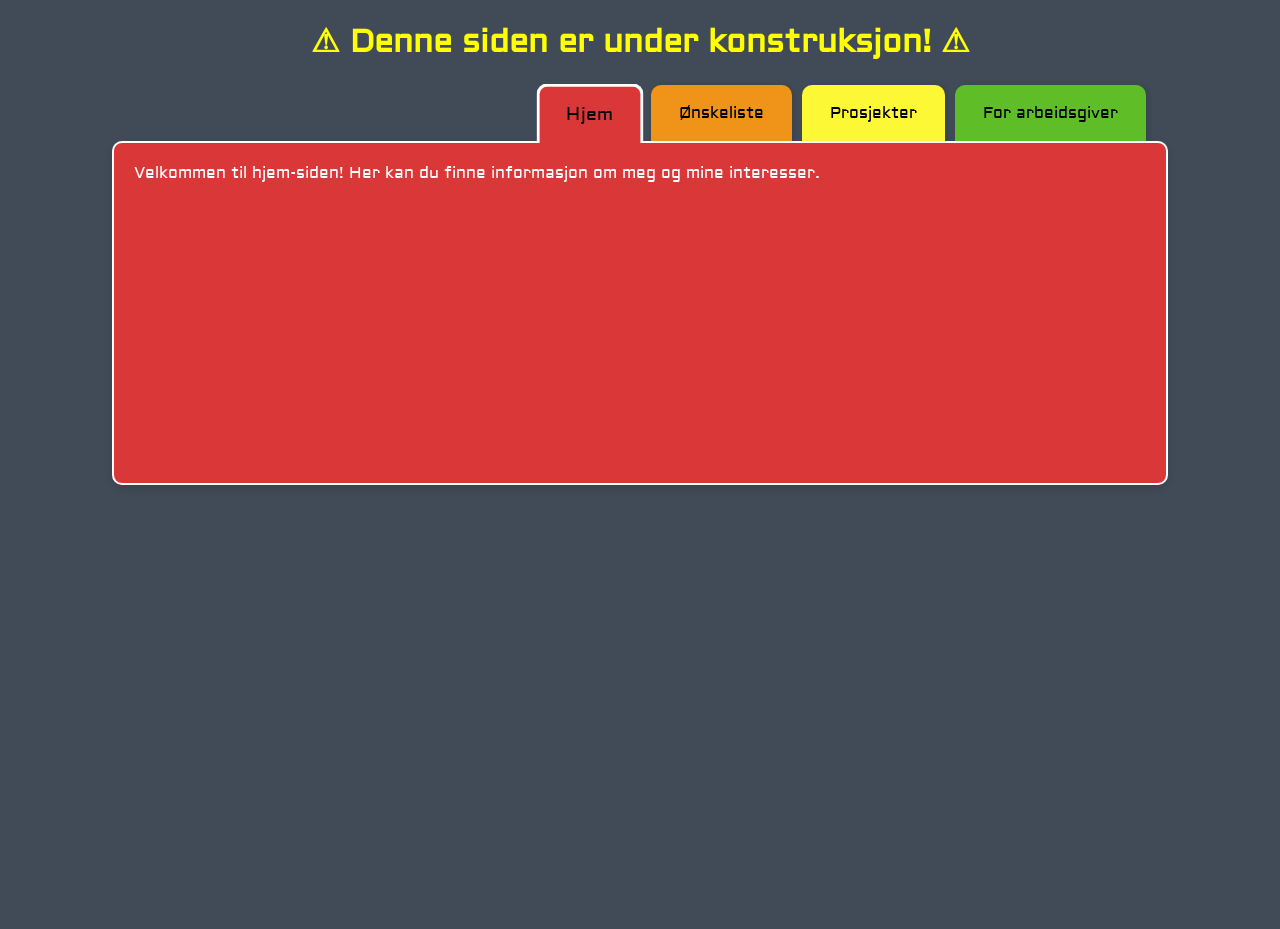
==== index.html @ cc524a21 "Initial commit" ====
<!DOCTYPE html>
<html lang="en">
<head>
    <meta charset="UTF-8">
    <meta name="viewport" content="width=device-width, initial-scale=1.0">
    <title>Viktor Manger</title>
    <link rel="stylesheet" href="styles.css">
    <link rel="preconnect" href="https://fonts.googleapis.com">
<link rel="preconnect" href="https://fonts.gstatic.com" crossorigin>
<link href="https://fonts.googleapis.com/css2?family=Aldrich&display=swap" rel="stylesheet">
</head>
<body>
    <h1 style="color: yellow;">⚠ Denne siden er under konstruksjon! ⚠</h1>
    <nav class="tab-menu">
        <div class="tab">Hjem</div>
        <div class="tab">Ønskeliste</div>
        <div class="tab">Prosjekter</div>
        <div class="tab">For arbeidsgiver</div>
    </nav>
    <div class="content-box">
        Dette er en stor boks for tekst. Du kan legge inn innhold her.
    </div>
    <script>
        const tabs = document.querySelectorAll('.tab');
        const contentBox = document.querySelector('.content-box');
        const contents = {
            'Hjem': 'Velkommen til hjem-siden! Her kan du finne informasjon om meg og mine interesser.',
            'Ønskeliste': 'På ønskelisten min står det: Klatreførerbok, sikringsbriller.',
            'Prosjekter': 'Jeg har jobbet med flere prosjekter, inkludert denne nettsiden og battle-bots.',
            'For arbeidsgiver': 'Du kan kontakte meg på e-post: viktor.manger@gmail.com, eller på telefon: 94 297 858. <a href="Viktor Manger - CV.pdf" download style="color: white; text-decoration: underline;">Her er min cv</a>'
        };
        tabs.forEach(tab => {
            tab.addEventListener('click', () => {
                tabs.forEach(t => t.classList.remove('active'));
                tab.classList.add('active');
                contentBox.innerHTML = contents[tab.textContent];
                contentBox.style.backgroundColor = getComputedStyle(tab).backgroundColor;
            });
        });
        // Set default to first tab
        tabs[0].classList.add('active');
        contentBox.innerHTML = contents[tabs[0].textContent];
        contentBox.style.backgroundColor = getComputedStyle(tabs[0]).backgroundColor;
    </script>
</body>
</html>
---- styles.css ----
body {
    text-align: center;
    background: #404b57;
    min-height: 100vh;
    font-family: "Aldrich", sans-serif;
}

.aldrich-regular {
  font-family: "Aldrich", sans-serif;
  font-weight: 400;
  font-style: normal;
}


:root {
    --tab1-color: #da3838;
    --tab2-color: #f09319;
    --tab3-color: #fcf835;
    --tab4-color: #5fbe28;
}

.tab-menu {
    display: flex;
    position: relative;
    margin: 20px auto 0 auto;
    justify-content: flex-end;
    width: 80%;
}
.tab {
    border: 3px solid transparent;
    border-bottom: 0;
    box-sizing: border-box;
    padding: 15px 25px;
    margin-left: 10px;
    position: relative;
    cursor: pointer;
    transition: background 0.3s, transform 0.2s, font-size 0.2s, margin 0.2s, border-color 0.2s;
    border-radius: 10px 10px 0 0;
    box-shadow: 2px 0 5px rgba(0,0,0,0.1);
}
.tab:nth-child(1) { background: var(--tab1-color); z-index: 4; }
.tab:nth-child(2) { background: var(--tab2-color); z-index: 3; }
.tab:nth-child(3) { background: var(--tab3-color); z-index: 2; }
.tab:nth-child(4) { background: var(--tab4-color); z-index: 1; }

.tab:hover {
    border-color: #ffffff;
    border-bottom: 0;
}
.tab.active {
    font-size: 1.1em;
    border-color: #ffffff;
    z-index: 10;
    transform: translateY(0px) scale(1.05);
    border-bottom: 0;
    margin-bottom: -1px;
    box-shadow: none;
}

.content-box {
    width: 80%;
    min-height: 300px;
    border: 2px solid #ffffff;
    border-radius: 10px;
    margin: 0 auto;
    padding: 20px;
    text-align: left;
    box-shadow: 0 4px 8px rgba(0,0,0,0.1);
    color: white;
}

@media (max-width: 660px) {
    .tab-menu,
    .content-box {
        width: 90%;
    }

    .tab-menu {
        flex-direction: column;
        align-items: center;
        justify-content: flex-start;
    }

    .tab {
        width: 100%;
        margin-left: 0;
        margin-top: 10px;
        border-radius: 10px;
    }

    .tab:first-child {
        margin-top: 0;
    }

    .tab:last-child {
        margin-bottom: 10px;
    }

    .tab.active {
        transform: scale(1.03);
    }
}
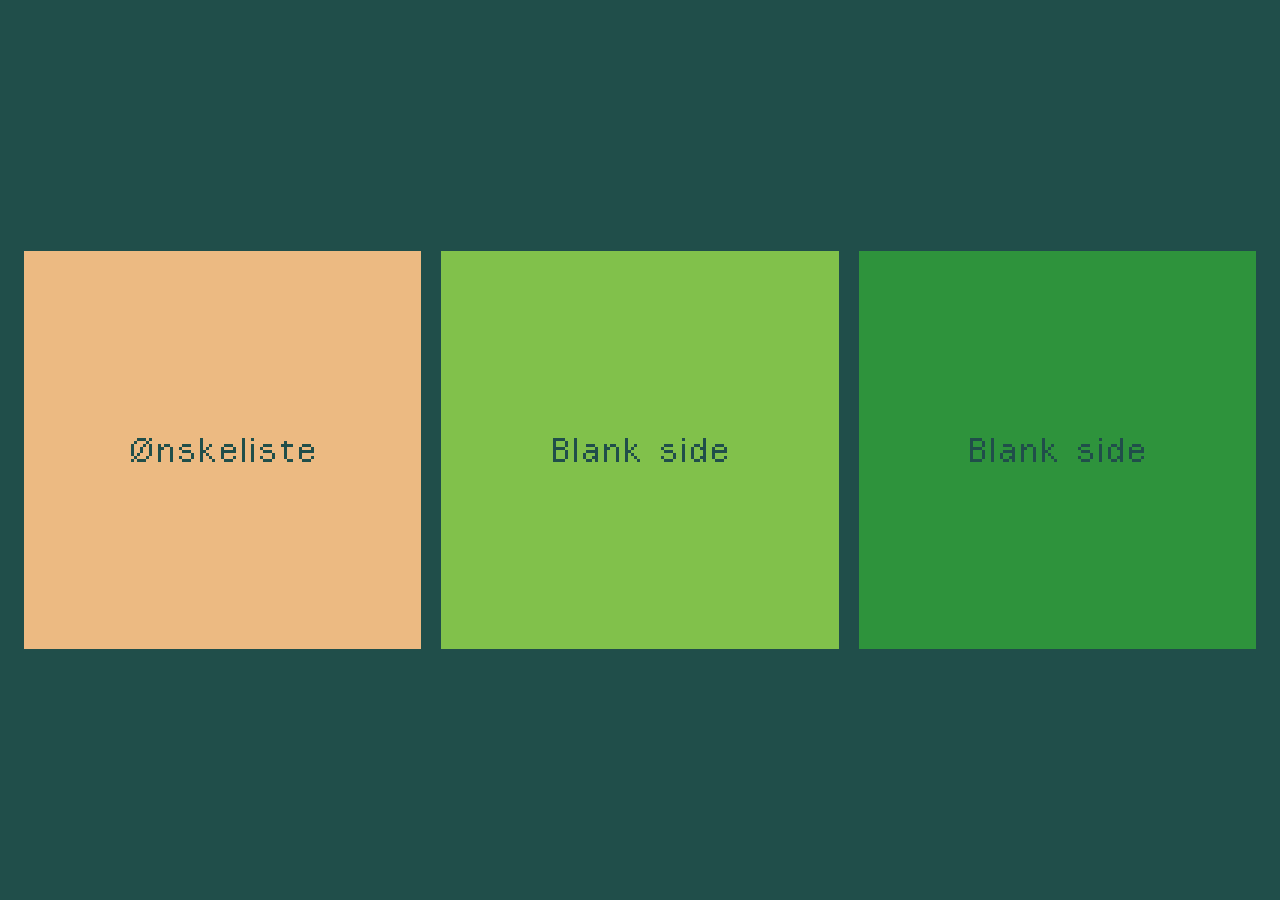
==== commit 9adfa751: "Add files via upload" ====
--- a/index.html
+++ b/index.html
@@ -1,46 +1,16 @@
-<!DOCTYPE html>
-<html lang="en">
-<head>
-    <meta charset="UTF-8">
-    <meta name="viewport" content="width=device-width, initial-scale=1.0">
-    <title>Viktor Manger</title>
-    <link rel="stylesheet" href="styles.css">
-    <link rel="preconnect" href="https://fonts.googleapis.com">
-<link rel="preconnect" href="https://fonts.gstatic.com" crossorigin>
-<link href="https://fonts.googleapis.com/css2?family=Aldrich&display=swap" rel="stylesheet">
-</head>
-<body>
-    <h1 style="color: yellow;">⚠ Denne siden er under konstruksjon! ⚠</h1>
-    <nav class="tab-menu">
-        <div class="tab">Hjem</div>
-        <div class="tab">Ønskeliste</div>
-        <div class="tab">Prosjekter</div>
-        <div class="tab">For arbeidsgiver</div>
-    </nav>
-    <div class="content-box">
-        Dette er en stor boks for tekst. Du kan legge inn innhold her.
-    </div>
-    <script>
-        const tabs = document.querySelectorAll('.tab');
-        const contentBox = document.querySelector('.content-box');
-        const contents = {
-            'Hjem': 'Velkommen til hjem-siden! Her kan du finne informasjon om meg og mine interesser.',
-            'Ønskeliste': 'På ønskelisten min står det: Klatreførerbok, sikringsbriller.',
-            'Prosjekter': 'Jeg har jobbet med flere prosjekter, inkludert denne nettsiden og battle-bots.',
-            'For arbeidsgiver': 'Du kan kontakte meg på e-post: viktor.manger@gmail.com, eller på telefon: 94 297 858. <a href="Viktor Manger - CV.pdf" download style="color: white; text-decoration: underline;">Her er min cv</a>'
-        };
-        tabs.forEach(tab => {
-            tab.addEventListener('click', () => {
-                tabs.forEach(t => t.classList.remove('active'));
-                tab.classList.add('active');
-                contentBox.innerHTML = contents[tab.textContent];
-                contentBox.style.backgroundColor = getComputedStyle(tab).backgroundColor;
-            });
-        });
-        // Set default to first tab
-        tabs[0].classList.add('active');
-        contentBox.innerHTML = contents[tabs[0].textContent];
-        contentBox.style.backgroundColor = getComputedStyle(tabs[0]).backgroundColor;
-    </script>
-</body>
-</html>+<!doctype html>
+<html lang="no">
+  <head>
+    <meta charset="utf-8">
+    <meta name="viewport" content="width=device-width, initial-scale=1">
+    <title>Min nettside</title>
+    <link rel="stylesheet" href="./styles.css">
+  </head>
+  <body class="home-page">
+    <main>
+      <a href="./ønskeliste.html" aria-label="Åpne ønskelisten">Ønskeliste</a>
+      <a href="./blank.html" aria-label="Åpne blank side">Blank side</a>
+      <a href="./blank.html" aria-label="Åpne blank side">Blank side</a>
+    </main>
+  </body>
+</html>
--- a/styles.css
+++ b/styles.css
@@ -1,102 +1,267 @@
-body {
-    text-align: center;
-    background: #404b57;
-    min-height: 100vh;
-    font-family: "Aldrich", sans-serif;
-}
-
-.aldrich-regular {
-  font-family: "Aldrich", sans-serif;
-  font-weight: 400;
-  font-style: normal;
-}
-
-
-:root {
-    --tab1-color: #da3838;
-    --tab2-color: #f09319;
-    --tab3-color: #fcf835;
-    --tab4-color: #5fbe28;
-}
-
-.tab-menu {
-    display: flex;
-    position: relative;
-    margin: 20px auto 0 auto;
-    justify-content: flex-end;
-    width: 80%;
-}
-.tab {
-    border: 3px solid transparent;
-    border-bottom: 0;
-    box-sizing: border-box;
-    padding: 15px 25px;
-    margin-left: 10px;
-    position: relative;
-    cursor: pointer;
-    transition: background 0.3s, transform 0.2s, font-size 0.2s, margin 0.2s, border-color 0.2s;
-    border-radius: 10px 10px 0 0;
-    box-shadow: 2px 0 5px rgba(0,0,0,0.1);
-}
-.tab:nth-child(1) { background: var(--tab1-color); z-index: 4; }
-.tab:nth-child(2) { background: var(--tab2-color); z-index: 3; }
-.tab:nth-child(3) { background: var(--tab3-color); z-index: 2; }
-.tab:nth-child(4) { background: var(--tab4-color); z-index: 1; }
-
-.tab:hover {
-    border-color: #ffffff;
-    border-bottom: 0;
-}
-.tab.active {
-    font-size: 1.1em;
-    border-color: #ffffff;
-    z-index: 10;
-    transform: translateY(0px) scale(1.05);
-    border-bottom: 0;
-    margin-bottom: -1px;
-    box-shadow: none;
-}
-
-.content-box {
-    width: 80%;
-    min-height: 300px;
-    border: 2px solid #ffffff;
-    border-radius: 10px;
-    margin: 0 auto;
-    padding: 20px;
-    text-align: left;
-    box-shadow: 0 4px 8px rgba(0,0,0,0.1);
-    color: white;
-}
-
-@media (max-width: 660px) {
-    .tab-menu,
-    .content-box {
-        width: 90%;
-    }
-
-    .tab-menu {
-        flex-direction: column;
-        align-items: center;
-        justify-content: flex-start;
-    }
-
-    .tab {
-        width: 100%;
-        margin-left: 0;
-        margin-top: 10px;
-        border-radius: 10px;
-    }
-
-    .tab:first-child {
-        margin-top: 0;
-    }
-
-    .tab:last-child {
-        margin-bottom: 10px;
-    }
-
-    .tab.active {
-        transform: scale(1.03);
-    }
-}+@font-face {
+  font-family: "OpenSansPX";
+  src: url("./OpenSansPX.ttf") format("truetype");
+  font-display: swap;
+}
+
+html {
+  font-size: 300%;
+}
+
+* {
+  box-sizing: border-box;
+}
+
+body {
+  min-height: 100vh;
+  margin: 0;
+  padding: 24px;
+  background: #204e4a;
+  font-family: "OpenSansPX", sans-serif;
+}
+
+.home-page main {
+  display: grid;
+  grid-template-columns: repeat(3, 1fr);
+  gap: 20px;
+  align-content: center;
+  min-height: calc(100vh - 48px);
+}
+
+.home-page main a {
+  display: grid;
+  width: 100%;
+  aspect-ratio: 1;
+  place-items: center;
+  background: #ecba82;
+  color: #204e4a;
+  text-align: center;
+  text-decoration: none;
+  transition: background-color 160ms ease;
+}
+
+.home-page main a:nth-child(2) {
+  background: #81c14b;
+}
+
+.home-page main a:nth-child(3) {
+  background: #2e933c;
+}
+
+.home-page main a:hover,
+.home-page main a:focus-visible {
+  background: #297045;
+}
+
+.home-page main a:focus-visible {
+  outline: 2px solid #333;
+  outline-offset: 4px;
+}
+
+.back-button {
+  position: fixed;
+  top: 24px;
+  left: 24px;
+  padding: 10px 14px;
+  border-radius: 6px;
+  background: #fff;
+  color: #222;
+  text-decoration: none;
+}
+
+.back-button:focus-visible {
+  outline: 2px solid #333;
+  outline-offset: 4px;
+}
+
+.wishlist-list {
+  width: min(100%, 900px);
+  margin: 0 auto;
+  border: 4px solid #000;
+}
+
+.wishlist-row {
+  display: grid;
+  height: 64px;
+  grid-template-columns: 64px minmax(0, 1fr) minmax(64px, 120px);
+  align-items: center;
+  border-top: 2px solid #000;
+  color: #000;
+  text-decoration: none;
+  transition: transform 150ms ease;
+}
+
+.wishlist-row > * {
+  min-width: 0;
+  padding: 0 12px;
+}
+
+.wishlist-row .row-number {
+  display: grid;
+  height: 64px;
+  padding: 0;
+  place-items: center;
+  border-right: 2px solid #000;
+}
+
+.wishlist-row > :last-child {
+  display: grid;
+  min-width: 64px;
+  height: 64px;
+  padding: 0 12px;
+  place-items: center;
+  border-left: 2px solid #000;
+}
+
+.wishlist-row.row-1 {
+  background: #fb3640;
+}
+
+.wishlist-row.row-2 {
+  background: #fb4a52;
+}
+
+.wishlist-row.row-3 {
+  background: #fb5e64;
+}
+
+.wishlist-row.row-4 {
+  background: #fa7276;
+}
+
+.wishlist-row.row-5 {
+  background: #fa8688;
+}
+
+.wishlist-row.row-6 {
+  background: #fa9a9a;
+}
+
+.wishlist-row.row-7 {
+  background: #faaeab;
+}
+
+.wishlist-row.row-8 {
+  background: #f9c2bd;
+}
+
+.wishlist-row.row-9 {
+  background: #f9d6cf;
+}
+
+.wishlist-row.row-10 {
+  background: #f9eae1;
+}
+
+.wishlist-row.subcategory-1 {
+  background: #fa7c7f;
+}
+
+.wishlist-row.subcategory-2 {
+  background: #fa8688;
+}
+
+.wishlist-row.subcategory-3 {
+  background: #fa9091;
+}
+
+.wishlist-row.subcategory-4 {
+  background: #fa9a9a;
+}
+
+.wishlist-row.subcategory-5 {
+  background: #faa4a3;
+}
+
+.wishlist-row.row-3-subcategory-1 {
+  background: #fa6e72;
+}
+
+.wishlist-row.row-3-subcategory-2 {
+  background: #fa696e;
+}
+
+.wishlist-row.row-3-subcategory-3 {
+  background: #fa646a;
+}
+
+.wishlist-group[open] ~ .row-5 {
+  background: #faaeab;
+}
+
+.wishlist-group[open] ~ .row-6 {
+  background: #f9b8b4;
+}
+
+.wishlist-group[open] ~ .row-7 {
+  background: #f9c2bd;
+}
+
+.wishlist-group[open] ~ .row-8 {
+  background: #f9ccc6;
+}
+
+.wishlist-group[open] ~ .row-9 {
+  background: #f9d6cf;
+}
+
+.wishlist-group[open] ~ .row-10 {
+  background: #f9eae1;
+}
+
+.wishlist-group > summary.wishlist-row {
+  cursor: pointer;
+  list-style: none;
+}
+
+.wishlist-group > .wishlist-row::-webkit-details-marker {
+  display: none;
+}
+
+.disclosure-indicator::after {
+  content: "+";
+  float: right;
+  font-size: 1.25rem;
+  text-align: center;
+  width: 100%;
+}
+
+.disclosure-indicator--minus::after {
+  content: "−";
+}
+
+.wishlist-group[open] .disclosure-indicator::after {
+  content: "−";
+}
+
+.wishlist-row:hover,
+.wishlist-row:focus-visible {
+  position: relative;
+  z-index: 1;
+  transform: scale(1.015);
+  outline: none;
+  box-shadow: 0 0 0 4px #000;
+}
+
+.wishlist-page .back-button {
+  position: static;
+  display: inline-block;
+  margin-bottom: 24px;
+  background: #f9eae1;
+  color: #000;
+}
+
+.wishlist-page .back-button:hover {
+  background: #fb3640;
+  color: #000;
+}
+
+.wishlist-page .back-button:focus-visible {
+  outline-color: #87a330;
+}
+
+@media (max-width: 650px) {
+  .home-page main {
+    grid-template-columns: 1fr;
+  }
+}
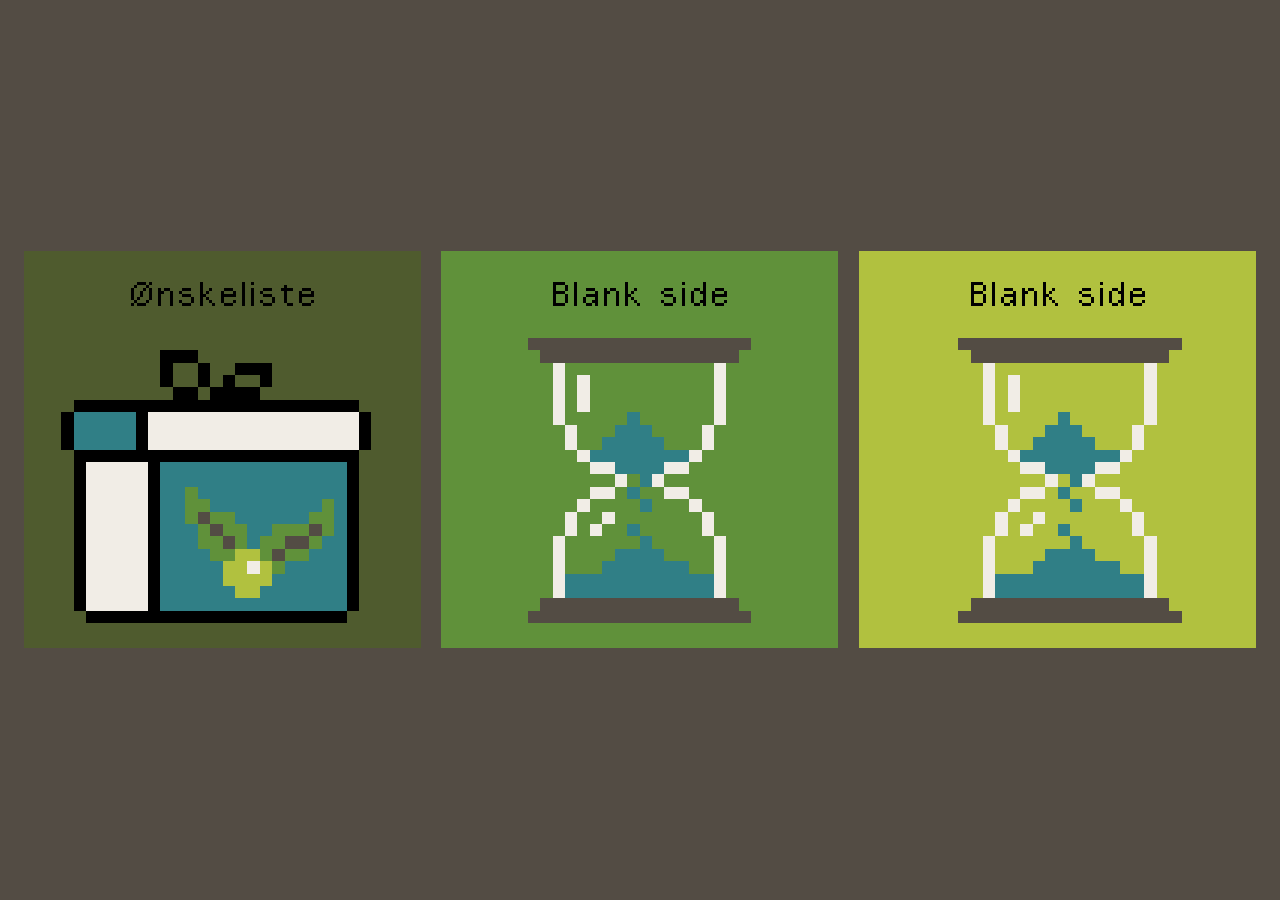
==== commit 5487476d: "Add files via upload" ====
--- a/index.html
+++ b/index.html
@@ -8,9 +8,18 @@
   </head>
   <body class="home-page">
     <main>
-      <a href="./ønskeliste.html" aria-label="Åpne ønskelisten">Ønskeliste</a>
-      <a href="./blank.html" aria-label="Åpne blank side">Blank side</a>
-      <a href="./blank.html" aria-label="Åpne blank side">Blank side</a>
+      <a class="home-button" href="./ønskeliste.html" aria-label="Åpne ønskelisten">
+        <img src="./%C3%98nskeliste%20ikon.png" alt="" width="32" height="32" decoding="async">
+        <span>Ønskeliste</span>
+      </a>
+      <a class="home-button" href="./blank.html" aria-label="Åpne blank side">
+        <img src="./Arbeid%20p%C3%A5g%C3%A5r1.png" alt="" width="32" height="32" decoding="async">
+        <span>Blank side</span>
+      </a>
+      <a class="home-button" href="./blank.html" aria-label="Åpne blank side">
+        <img src="./Arbeid%20p%C3%A5g%C3%A5r2.png" alt="" width="32" height="32" decoding="async">
+        <span>Blank side</span>
+      </a>
     </main>
   </body>
 </html>
--- a/styles.css
+++ b/styles.css
@@ -16,7 +16,7 @@
   min-height: 100vh;
   margin: 0;
   padding: 24px;
-  background: #204e4a;
+  background: #534c44;
   font-family: "OpenSansPX", sans-serif;
 }
 
@@ -28,32 +28,48 @@
   min-height: calc(100vh - 48px);
 }
 
-.home-page main a {
-  display: grid;
+.home-page main .home-button {
+  display: grid;
+  position: relative;
+  overflow: hidden;
   width: 100%;
   aspect-ratio: 1;
-  place-items: center;
+  container-type: inline-size;
+  place-items: start center;
+  align-content: start;
+  gap: 12px;
   background: #ecba82;
-  color: #204e4a;
+  color: #000;
   text-align: center;
   text-decoration: none;
-  transition: background-color 160ms ease;
-}
-
-.home-page main a:nth-child(2) {
-  background: #81c14b;
-}
-
-.home-page main a:nth-child(3) {
-  background: #2e933c;
-}
-
-.home-page main a:hover,
-.home-page main a:focus-visible {
-  background: #297045;
-}
-
-.home-page main a:focus-visible {
+  transition: background-color 160ms ease, transform 160ms ease;
+}
+
+.home-page main .home-button img {
+  position: absolute;
+  inset: 0;
+  width: 100%;
+  height: 100%;
+  object-fit: cover;
+  image-rendering: pixelated;
+}
+
+.home-page main .home-button span {
+  position: relative;
+  z-index: 1;
+  margin-top: 20px;
+  font-size: clamp(1rem, 12cqw, 3rem);
+}
+
+.home-page main .home-button:focus-visible {
+  background: #b1c13f;
+}
+
+.home-page main .home-button:hover {
+  transform: scale(1.04);
+}
+
+.home-page main .home-button:focus-visible {
   outline: 2px solid #333;
   outline-offset: 4px;
 }
@@ -83,7 +99,7 @@
 .wishlist-row {
   display: grid;
   height: 64px;
-  grid-template-columns: 64px minmax(0, 1fr) minmax(64px, 120px);
+  grid-template-columns: minmax(0, 1fr) minmax(64px, 120px);
   align-items: center;
   border-top: 2px solid #000;
   color: #000;
@@ -94,14 +110,6 @@
 .wishlist-row > * {
   min-width: 0;
   padding: 0 12px;
-}
-
-.wishlist-row .row-number {
-  display: grid;
-  height: 64px;
-  padding: 0;
-  place-items: center;
-  border-right: 2px solid #000;
 }
 
 .wishlist-row > :last-child {
@@ -125,10 +133,18 @@
   background: #fb5e64;
 }
 
+.wishlist-group--row-3 {
+  --group-row-background: #fb5e64;
+}
+
 .wishlist-row.row-4 {
   background: #fa7276;
 }
 
+.wishlist-group--row-4 {
+  --group-row-background: #fa7276;
+}
+
 .wishlist-row.row-5 {
   background: #fa8688;
 }
@@ -153,60 +169,9 @@
   background: #f9eae1;
 }
 
-.wishlist-row.subcategory-1 {
-  background: #fa7c7f;
-}
-
-.wishlist-row.subcategory-2 {
-  background: #fa8688;
-}
-
-.wishlist-row.subcategory-3 {
-  background: #fa9091;
-}
-
-.wishlist-row.subcategory-4 {
-  background: #fa9a9a;
-}
-
-.wishlist-row.subcategory-5 {
-  background: #faa4a3;
-}
-
-.wishlist-row.row-3-subcategory-1 {
-  background: #fa6e72;
-}
-
-.wishlist-row.row-3-subcategory-2 {
-  background: #fa696e;
-}
-
-.wishlist-row.row-3-subcategory-3 {
-  background: #fa646a;
-}
-
-.wishlist-group[open] ~ .row-5 {
-  background: #faaeab;
-}
-
-.wishlist-group[open] ~ .row-6 {
-  background: #f9b8b4;
-}
-
-.wishlist-group[open] ~ .row-7 {
-  background: #f9c2bd;
-}
-
-.wishlist-group[open] ~ .row-8 {
-  background: #f9ccc6;
-}
-
-.wishlist-group[open] ~ .row-9 {
-  background: #f9d6cf;
-}
-
-.wishlist-group[open] ~ .row-10 {
-  background: #f9eae1;
+.wishlist-group > summary.wishlist-row,
+.wishlist-group .subcategory-row {
+  background: var(--group-row-background);
 }
 
 .wishlist-group > summary.wishlist-row {
@@ -260,8 +225,27 @@
   outline-color: #87a330;
 }
 
-@media (max-width: 650px) {
+@media (max-width: 719px) {
   .home-page main {
     grid-template-columns: 1fr;
   }
-}
+
+  .wishlist-row,
+  .wishlist-row > :last-child {
+    height: 48px;
+  }
+
+  html {
+    font-size: 200%;
+  }
+}
+
+@media (max-width: 400px) {
+  html {
+    font-size: 100%;
+  }
+  .wishlist-row,
+  .wishlist-row > :last-child {
+    height: 24px;
+  }
+}
